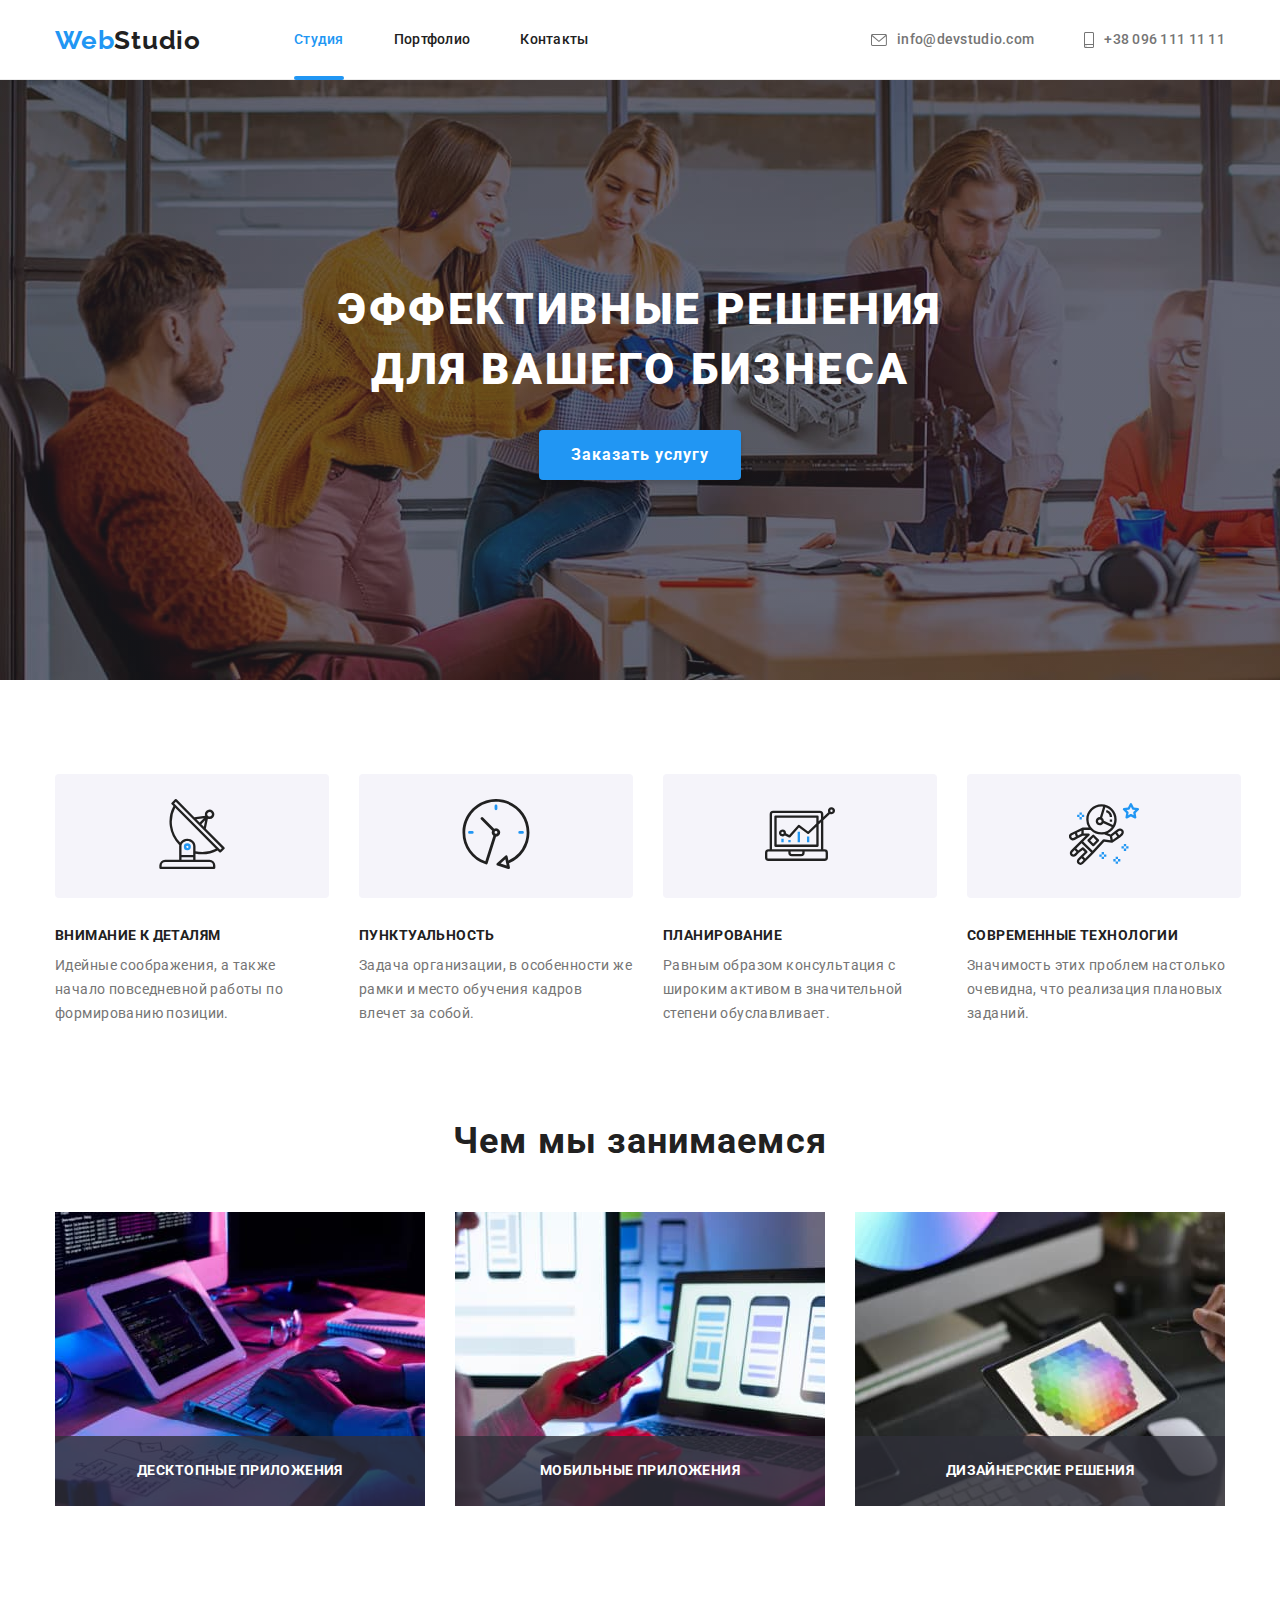
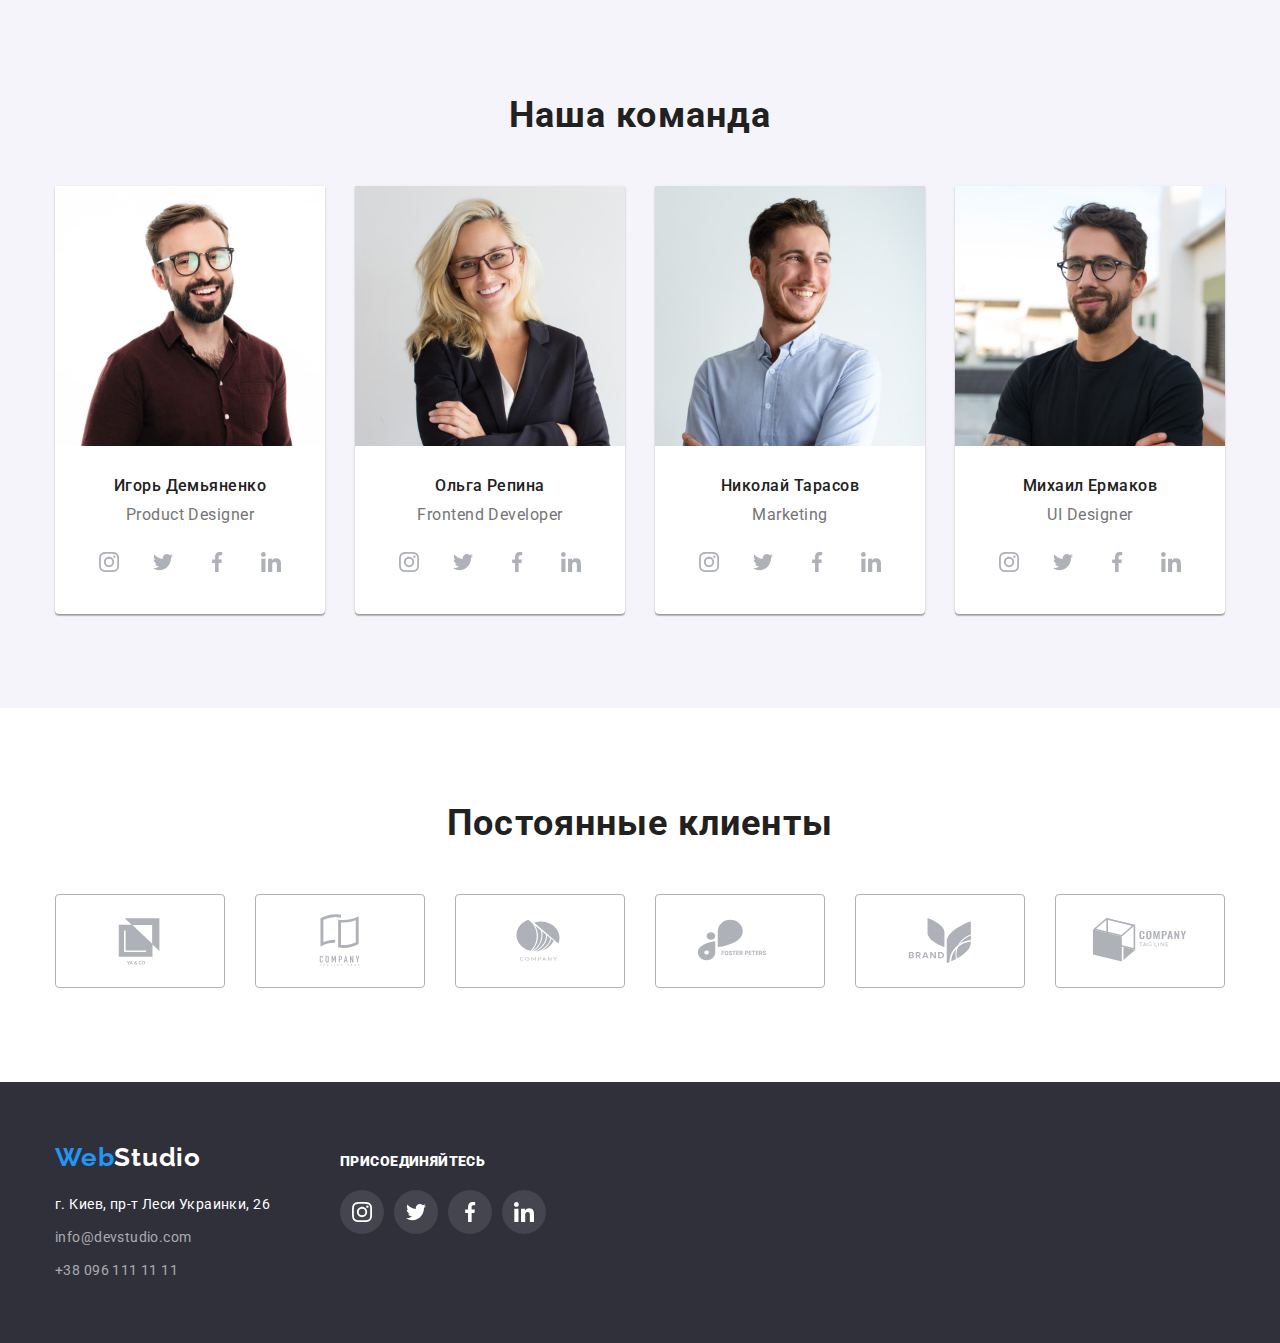
==== index.html @ fcfa957b "reg" ====
<!DOCTYPE html>
<html lang="ru">
  <head>
    <meta charset="UTF-8" />
    <meta http-equiv="X-UA-Compatible" content="IE=edge" />
    <meta name="viewport" content="width=device-width, initial-scale=1.0" />
    <link rel="preconnect" href="https://fonts.googleapis.com" />
    <link rel="preconnect" href="https://fonts.gstatic.com" crossorigin />
    <link
      href="https://fonts.googleapis.com/css2?family=Oleo+Script&family=Raleway:wght@700&family=Roboto:wght@400;500;700;900&display=swap"
      rel="stylesheet"
    />
    <title lang="en">WebStudio</title>
    <link
      rel="stylesheet"
      href="https://cdnjs.cloudflare.com/ajax/libs/modern-normalize/1.1.0/modern-normalize.min.css"
      integrity="sha512-wpPYUAdjBVSE4KJnH1VR1HeZfpl1ub8YT/NKx4PuQ5NmX2tKuGu6U/JRp5y+Y8XG2tV+wKQpNHVUX03MfMFn9Q=="
      crossorigin="anonymous"
      referrerpolicy="no-referrer"
    />
    <link rel="stylesheet" href="./css/styles.css" />
  </head>
  <body class="body">
    <header class="header">
      <div class="container">
        <!--Навигация-->
        <nav class="header-nav">
          <!--Логотип-->
          <a href="./" class="logo link" lang="en"><span class="logo-web">Web</span>Studio</a>
          <!-- Ссылки на страницы -->
          <ul class="header-lists lists">
            <li class="header-item">
              <a class="header-item-link link current" href="./">Студия</a>
            </li>
            <li class="header-item">
              <a class="header-item-link link" href="./portfolio.html">Портфолио</a>
            </li>
            <li class="header-item">
              <a class="header-item-link link" href="">Контакты</a>
            </li>
          </ul>
        </nav>
        <!--Контакты-->
        <ul class="header-contact-lists lists">
          <li class="header-contact-item">
            <a class="header-contact-link link" href="mailto:info@devstudio.com">
              <svg class="header-contact-pic" width="16" height="12">
                <use href="./images/icons.svg#icon-envelope"></use></svg
              >info@devstudio.com
            </a>
          </li>
          <li class="header-contact-item">
            <a class="header-contact-link link" href="tel:+380961111111">
              <svg class="header-contact-pic" width="10" height="16">
                <use href="./images/icons.svg#icon-smartphone"></use></svg
              >+38 096 111 11 11
            </a>
          </li>
        </ul>
      </div>
    </header>
    <main class="main">
      <!--Герой-->
      <section class="hero">
        <div class="container">
          <h1 class="hero-title">Эффективные решения<br />для вашего бизнеса</h1>
          <button class="hero-btn" type="button" data-modal-open>Заказать услугу</button>
        </div>
      </section>
      <!--Особенности работы-->
      <section class="work">
        <div class="container">
          <!--Заголовок будет скрыт-->
          <h2 class="work-main-title visually-hidden" aria-hidden="true" tabindex="-1">Особенности нашей работы</h2>
          <div class="work-div">
            <ul class="work-lists lists">
              <li class="work-item">
                <div class="work-icon">
                  <svg width="70" height="70">
                    <use href="./images/icons.svg#icon-antenna-1"></use>
                  </svg>
                </div>
                <h3 class="work-title">Внимание к деталям</h3>
                <p class="work-position">
                  Идейные соображения, а также начало повседневной работы по формированию позиции.
                </p>
              </li>
              <li class="work-item">
                <div class="work-icon">
                  <svg width="70" height="70">
                    <use href="./images/icons.svg#icon-clock-1"></use>
                  </svg>
                </div>
                <h3 class="work-title">Пунктуальность</h3>
                <p class="work-position">
                  Задача организации, в особенности же рамки и место обучения кадров влечет за собой.
                </p>
              </li>
              <li class="work-item">
                <div class="work-icon">
                  <svg width="70" height="70">
                    <use href="./images/icons.svg#icon-diagram-1"></use>
                  </svg>
                </div>
                <h3 class="work-title">Планирование</h3>
                <p class="work-position">
                  Равным образом консультация с широким активом в значительной степени обуславливает.
                </p>
              </li>
              <li class="work-item">
                <div class="work-icon">
                  <svg width="70" height="70">
                    <use href="./images/icons.svg#icon-astronaut-1"></use>
                  </svg>
                </div>
                <h3 class="work-title">Современные технологии</h3>
                <p class="work-position">
                  Значимость этих проблем настолько очевидна, что реализация плановых заданий.
                </p>
              </li>
            </ul>
          </div>
        </div>
      </section>
      <!--Чем мы занимаемся-->
      <section class="projects section">
        <div class="container">
          <h2 class="projects-title title">Чем мы занимаемся</h2>
          <ul class="projects-lists lists">
            <li class="projects-item">
              <a class="projects-link link" href="">
                <div class="projects-label">
                  <img
                    class="projects-photo"
                    src="./images/desktop.jpg"
                    alt="Десктопные приложения"
                    width="370"
                    height="294"
                  />
                  <p class="projects-label-text">Десктопные приложения</p>
                </div>
              </a>
            </li>
            <li class="projects-item">
              <a class="projects-link link" href="">
                <div class="projects-label">
                  <img
                    class="projects-photo"
                    src="./images/mobile.jpg"
                    alt="Мобильные приложения"
                    width="370"
                    height="294"
                  />
                  <p class="projects-label-text">Мобильные приложения</p>
                </div>
              </a>
            </li>
            <li class="projects-item">
              <a class="projects-link link" href="">
                <div class="projects-label">
                  <img
                    class="projects-photo"
                    src="./images/design.jpg"
                    alt="Дизайнерские решения"
                    width="370"
                    height="294"
                  />
                  <p class="projects-label-text">Дизайнерские решения</p>
                </div>
              </a>
            </li>
          </ul>
        </div>
      </section>
      <!--Наша команда-->
      <section class="team section">
        <div class="container">
          <h2 class="team-mean-title title">Наша команда</h2>
          <ul class="team-lists lists">
            <li class="team-item">
              <img class="team-photo" src="./images/demianenko.jpg" alt="Игорь Демьяненко" width="270" height="260" />
              <div class="team-div">
                <h3 class="team-title title">Игорь Демьяненко</h3>
                <p class="team-text" lang="en">Product Designer</p>
                <ul class="team-card-lists lists">
                  <li class="team-card-item">
                    <a class="team-card-link link" href="">
                      <svg class="team-card-icon" width="20" height="20">
                        <use href="./images/icons.svg#icon-instagram-2"></use>
                      </svg>
                    </a>
                  </li>
                  <li class="team-card-item">
                    <a class="team-card-link link" href="">
                      <svg class="team-card-icon" width="20" height="20">
                        <use href="./images/icons.svg#icon-twitter-1"></use>
                      </svg>
                    </a>
                  </li>
                  <li class="team-card-item">
                    <a class="team-card-link link" href="">
                      <svg class="team-card-icon" width="20" height="20">
                        <use href="./images/icons.svg#icon-facebook-1"></use>
                      </svg>
                    </a>
                  </li>
                  <li class="team-card-item">
                    <a class="team-card-link link" href="">
                      <svg class="team-card-icon" width="20" height="20">
                        <use href="./images/icons.svg#icon-linkedin-1"></use>
                      </svg>
                    </a>
                  </li>
                </ul>
              </div>
            </li>
            <li class="team-item">
              <img class="team-photo" src="./images/repina.jpg" alt="Ольга Репина" width="270" height="260" />
              <div class="team-div">
                <h3 class="team-title title">Ольга Репина</h3>
                <p class="team-text" lang="en">Frontend Developer</p>
                <ul class="team-card-lists lists">
                  <li class="team-card-item">
                    <a class="team-card-link link" href="">
                      <svg class="team-card-icon" width="20" height="20">
                        <use href="./images/icons.svg#icon-instagram-2"></use>
                      </svg>
                    </a>
                  </li>
                  <li class="team-card-item">
                    <a class="team-card-link link" href="">
                      <svg class="team-card-icon" width="20" height="20">
                        <use href="./images/icons.svg#icon-twitter-1"></use>
                      </svg>
                    </a>
                  </li>
                  <li class="team-card-item">
                    <a class="team-card-link link" href="">
                      <svg class="team-card-icon" width="20" height="20">
                        <use href="./images/icons.svg#icon-facebook-1"></use>
                      </svg>
                    </a>
                  </li>
                  <li class="team-card-item">
                    <a class="team-card-link link" href="">
                      <svg class="team-card-icon" width="20" height="20">
                        <use href="./images/icons.svg#icon-linkedin-1"></use>
                      </svg>
                    </a>
                  </li>
                </ul>
              </div>
            </li>
            <li class="team-item">
              <img class="team-photo" src="./images/tarasov.jpg" alt="Николай Тарасов" width="270" height="260" />
              <div class="team-div">
                <h3 class="team-title title">Николай Тарасов</h3>
                <p class="team-text" lang="en">Marketing</p>
                <ul class="team-card-lists lists">
                  <li class="team-card-item">
                    <a class="team-card-link link" href="">
                      <svg class="team-card-icon" width="20" height="20">
                        <use href="./images/icons.svg#icon-instagram-2"></use>
                      </svg>
                    </a>
                  </li>
                  <li class="team-card-item">
                    <a class="team-card-link link" href="">
                      <svg class="team-card-icon" width="20" height="20">
                        <use href="./images/icons.svg#icon-twitter-1"></use>
                      </svg>
                    </a>
                  </li>
                  <li class="team-card-item">
                    <a class="team-card-link link" href="">
                      <svg class="team-card-icon" width="20" height="20">
                        <use href="./images/icons.svg#icon-facebook-1"></use>
                      </svg>
                    </a>
                  </li>
                  <li class="team-card-item">
                    <a class="team-card-link link" href="">
                      <svg class="team-card-icon" width="20" height="20">
                        <use href="./images/icons.svg#icon-linkedin-1"></use>
                      </svg>
                    </a>
                  </li>
                </ul>
              </div>
            </li>
            <li class="team-item">
              <img class="team-photo" src="./images/ermakov.jpg" alt="Михаил Ермаков" width="270" height="260" />
              <div class="team-div">
                <h3 class="team-title title">Михаил Ермаков</h3>
                <p class="team-text" lang="en">UI Designer</p>
                <ul class="team-card-lists lists">
                  <li class="team-card-item">
                    <a class="team-card-link link" href="">
                      <svg class="team-card-icon" width="20" height="20">
                        <use href="./images/icons.svg#icon-instagram-2"></use>
                      </svg>
                    </a>
                  </li>
                  <li class="team-card-item">
                    <a class="team-card-link link" href="">
                      <svg class="team-card-icon" width="20" height="20">
                        <use href="./images/icons.svg#icon-twitter-1"></use>
                      </svg>
                    </a>
                  </li>
                  <li class="team-card-item">
                    <a class="team-card-link link" href="">
                      <svg class="team-card-icon" width="20" height="20">
                        <use href="./images/icons.svg#icon-facebook-1"></use>
                      </svg>
                    </a>
                  </li>
                  <li class="team-card-item">
                    <a class="team-card-link link" href="">
                      <svg class="team-card-icon" width="20" height="20">
                        <use href="./images/icons.svg#icon-linkedin-1"></use>
                      </svg>
                    </a>
                  </li>
                </ul>
              </div>
            </li>
          </ul>
        </div>
      </section>
      <section class="client section">
        <div class="container">
          <h2 class="client-title title">Постоянные клиенты</h2>
          <ul class="client-lists lists">
            <li class="client-item">
              <a class="client-link" href="">
                <svg class="client-icon" width="106" height="60">
                  <use href="./images/icons.svg#icon-client1"></use>
                </svg>
              </a>
            </li>
            <li class="client-item">
              <a class="client-link" href="">
                <svg class="client-icon" width="106" height="60">
                  <use href="./images/icons.svg#icon-client2"></use>
                </svg>
              </a>
            </li>
            <li class="client-item">
              <a class="client-link" href="">
                <svg class="client-icon" width="106" height="60">
                  <use href="./images/icons.svg#icon-client3"></use>
                </svg>
              </a>
            </li>
            <li class="client-item">
              <a class="client-link" href="">
                <svg class="client-icon" width="106" height="60">
                  <use href="./images/icons.svg#icon-client4"></use>
                </svg>
              </a>
            </li>
            <li class="client-item">
              <a class="client-link" href="">
                <svg class="client-icon" width="106" height="60">
                  <use href="./images/icons.svg#icon-client5"></use>
                </svg>
              </a>
            </li>
            <li class="client-item">
              <a class="client-link" href="">
                <svg class="client-icon" width="106" height="60">
                  <use href="./images/icons.svg#icon-client6"></use>
                </svg>
              </a>
            </li>
          </ul>
        </div>
      </section>
    </main>
    <footer class="footer">
      <div class="container">
        <div class="footer-address">
          <!--Логотип-->
          <a class="logo-bottom link" href="./" lang="en"><span class="logo-web">Web</span>Studio</a>
          <!--Адрес-->
          <address class="address">
            <p class="address-text">г. Киев, пр-т Леси Украинки, 26</p>
            <ul class="address-lists lists">
              <li class="address-item">
                <a class="address-link link" href="mailto:info@devstudio.com">info@devstudio.com</a>
              </li>
              <li class="address-item">
                <a class="address-link link" href="tel:+380961111111">+38 096 111 11 11</a>
              </li>
            </ul>
          </address>
        </div>
        <div class="footer-card">
          <p class="footer-card-title"><b>Присоединяйтесь</b></p>
          <ul class="footer-card-lists lists">
            <li class="footer-card-item">
              <a class="footer-card-link link" href="">
                <svg class="footer-card-icon" width="20" height="20">
                  <use href="./images/icons.svg#icon-instagram-2"></use>
                </svg>
              </a>
            </li>
            <li class="footer-card-item">
              <a class="footer-card-link link" href="">
                <svg class="footer-card-icon" width="20" height="20">
                  <use href="./images/icons.svg#icon-twitter-1"></use>
                </svg>
              </a>
            </li>
            <li class="footer-card-item">
              <a class="footer-card-link link" href="">
                <svg class="footer-card-icon" width="20" height="20">
                  <use href="./images/icons.svg#icon-facebook-1"></use>
                </svg>
              </a>
            </li>
            <li class="footer-card-item">
              <a class="footer-card-link link" href="">
                <svg class="footer-card-icon" width="20" height="20">
                  <use href="./images/icons.svg#icon-linkedin-1"></use>
                </svg>
              </a>
            </li>
          </ul>
        </div>
      </div>
    </footer>
    <div class="backdrop is-hidden" data-modal>
      <div class="modal">
        <button class="modal-btn" data-modal-close>
          <svg class="modal-icon" width="11" height="11">
            <use href="./images/icons.svg#icon-Vector"></use>
          </svg>
        </button>
      </div>
    </div>
    <script src="./js/modal.js"></script>
  </body>
</html>
---- css/styles.css ----
*,
*::before,
*::after {
  box-sizing: border-box;
}

/* -----Глобальные----- */

:root {
  --primary-text-color: #757575;
  --title-text-color: #212121;
  --accent-color: #2196f3;
  --primary-bg-color: #e5e5e5;
  --main-font: 'Roboto', sans-serif;
}

html {
  width: 100%;
}

body {
  width: 100%;
  font-family: var(--main-font);
  font-style: normal;
  color: var(--primary-text-color);
  margin: 0;
}

p,
h1,
h2,
h3,
h4,
h5,
h6 {
  margin: 0;
}

ul {
  margin: 0;
  padding-left: 0;
  list-style: none;
}

img {
  display: block;
  max-width: 100%;
}

.title {
  margin-bottom: 50px;
  font-size: 36px;
  line-height: 1.17;
  text-align: center;
  letter-spacing: 0.03em;
  color: var(--title-text-color);
}

.link {
  text-decoration: none;
  font-style: normal;
  color: inherit;
}

.lists {
  list-style: none;
}

.btn {
  font-family: var(--main-font);
  cursor: pointer;
}

.container {
  width: 1200px;
  margin-left: auto;
  margin-right: auto;
  padding-left: 15px;
  padding-right: 15px;
}

.section {
  padding: 94px 0;
}
/* -----Хедер----- */

.header {
  height: 80px;
  background-color: #ffffff;
  border-bottom: 1px solid #ececec;
}

.header .container {
  display: flex;
  justify-content: space-between;
  align-items: center;
}

/* -----Линки хедера----- */

/* .header-lists,
.header-contact-lists {
  display: inline-block;
  padding-top: 32px;
  padding-bottom: 32px;
} */

/* -----Блок навигации----- */

.header-nav {
  display: flex;
  align-items: center;
}

/* -----Логотип в хедере----- */

.logo {
  margin-right: 93px;
  margin-top: 25px;
  margin-bottom: 25px;
  font-family: 'Raleway';
  font-weight: 700;
  font-size: 26px;
  line-height: 1.19;
  letter-spacing: 0.03em;
  color: var(--title-text-color);
  transition: color 250ms cubic-bezier(0.4, 0, 0.2, 1);
}

.logo-web {
  color: var(--accent-color);
  transition: color 250ms cubic-bezier(0.4, 0, 0.2, 1);
}

.logo:hover,
.logo-web:hover {
  color: var(--accent-color);
}

.logo:focus,
.logo-web:focus {
  color: var(--accent-color);
}

.header-lists {
  display: flex;
  align-items: center;
  height: 100%;
}

.header-item {
  margin-right: 50px;
}

.header-item:last-child {
  margin-right: 0;
}

.header-item-link {
  position: relative;
  display: block;
  height: 100%;
  padding: 32px 0;
}

.header-lists,
.header-item-link {
  font-weight: 500;
  font-size: 14px;
  line-height: 1.14;
  letter-spacing: 0.02em;
  color: var(--title-text-color);
  transition: color 250ms cubic-bezier(0.4, 0, 0.2, 1);
}

.current {
  color: var(--accent-color);
}

.current::after {
  content: '';
  position: absolute;
  left: 0;
  bottom: 0;
  width: 100%;
  height: 4px;

  background-color: #2196f3;
  border-radius: 2px;
}

.header-item-link:hover,
.header-item-link:focus {
  color: var(--accent-color);
}

/* -----Контакты хедера----- */

.header-contact-lists {
  display: flex;
  margin-left: auto;
  align-items: center;
}

.header-contact-item:not(:first-child) {
  margin-left: 50px;
}

.header-contact-link {
  display: flex;
  padding: 32px 0;
  align-items: center;
  font-weight: 500;
  font-size: 14px;
  line-height: 1.14;
  letter-spacing: 0.02em;

  transition: color 250ms cubic-bezier(0.4, 0, 0.2, 1);
}

.header-contact-link:hover,
.header-contact-link:focus {
  color: var(--accent-color);
}

.header-contact-pic {
  fill: currentColor;
  margin-right: 10px;
}

/* -----Герой----- */
.hero {
  max-width: 1600px;
  height: 600px;
  background-image: linear-gradient(to right, rgba(47, 48, 58, 0.4), rgba(47, 48, 58, 0.4)),
    url('../images/hero-big.jpg');
  background-size: cover;
  padding-top: 200px;
  padding-bottom: 200px;
  margin-left: auto;
  margin-right: auto;
}

.hero-title {
  margin-bottom: 30px;
}

.hero-title {
  font-weight: 900;
  font-size: 44px;
  line-height: 1.36;
  text-align: center;
  letter-spacing: 0.06em;
  text-transform: uppercase;
  color: #ffffff;
}

.hero-btn {
  display: block;
  margin: 0 auto;
  padding: 10px 32px;
  border: none;
  border-radius: 4px;

  font-family: var(--main-font);
  font-style: normal;
  font-weight: 700;
  font-size: 16px;
  line-height: 1.88;
  align-items: center;
  text-align: center;
  letter-spacing: 0.06em;
  color: #ffffff;

  background-color: var(--accent-color);
  box-shadow: 0px 4px 4px rgba(0, 0, 0, 0.15);

  cursor: pointer;

  transition: background-color 250ms cubic-bezier(0.4, 0, 0.2, 1), box-shadow 250ms cubic-bezier(0.4, 0, 0.2, 1);
}

.hero-btn:hover,
.hero-btn:focus {
  background-color: #188ce8;
  box-shadow: 0px 4px 4px rgba(0, 0, 0, 0.15);
}

/* -----Особенности работы----- */

.work {
  padding-top: 94px;
  background-color: #ffffff;
}

.visually-hidden {
  position: absolute;
  white-space: nowrap;
  width: 1px;
  height: 1px;
  overflow: hidden;
  border: 0;
  padding: 0;
  clip: rect(0 0 0 0);
  clip-path: inset(50%);
  margin: -1px;
}

.work-lists {
  display: flex;
  gap: 30px;
}

.work-item {
  flex-basis: calc((100% - 90px) / 4);
}
.work-icon {
  padding: 25px 102px;
  margin-bottom: 30px;
  border-radius: 4px;
  background-color: #f5f4fa;
}

.work-title {
  margin-bottom: 10px;
  font-size: 14px;
  line-height: 1.14;
  letter-spacing: 0.03em;
  text-transform: uppercase;
  color: var(--title-text-color);
}
.work-position {
  font-size: 14px;
  line-height: 1.71;
  letter-spacing: 0.03em;
}

/* -----Чем мы занимаемся----- */

.projects {
  background-color: #ffffff;
  padding: 94px 0;
}

.projects-lists {
  display: flex;
  gap: 30px;
}

.projects-item {
  flex-basis: calc((100% - 60px) / 3);
}

.projects-label {
  position: relative;
}

.projects-label-text {
  position: absolute;
  bottom: 0;
  padding: 27px 0;

  width: 100%;

  background: rgba(47, 48, 58, 0.8);

  font-family: 'Roboto';
  font-style: normal;
  font-weight: 700;
  font-size: 14px;
  line-height: 1.14;
  text-align: center;
  letter-spacing: 0.03em;
  text-transform: uppercase;

  color: #ffffff;
}

/* -----Другой вариант сетки----- */

/* .projects-item:not(:last-child) {
  margin-right: 30px;
} */

/* -----Наша команда----- */

.team {
  padding: 94px 0;
  background-color: #f5f4fa;
}

.team-lists {
  display: flex;
  gap: 30px;
}

.team-item {
  flex-basis: calc((100% - 90px) / 4);
}

.team-item {
  box-shadow: 0px 1px 3px rgba(0, 0, 0, 0.12), 0px 1px 1px rgba(0, 0, 0, 0.14), 0px 2px 1px rgba(0, 0, 0, 0.2);
  border-radius: 0px 0px 4px 4px;

  background-color: #ffffff;
}

.team-div {
  padding: 30px 0;
}

.team-title {
  margin-bottom: 10px;

  font-weight: 500;
  font-size: 16px;
  line-height: 1.19;
  text-align: center;
  letter-spacing: 0.03em;
  color: var(--title-text-color);
}
.team-text {
  margin-bottom: 16px;

  font-size: 16px;
  line-height: 1.19;
  text-align: center;
  letter-spacing: 0.03em;
  color: var(--primary-text-color);
}

.team-card-lists {
  display: flex;
  align-items: center;
  justify-content: center;
}

.team-card-item:not(:last-child) {
  margin-right: 10px;
}

.team-card-link {
  display: inline-flex;
  justify-content: center;
  align-items: center;

  width: 44px;
  height: 44px;
  border-radius: 50%;

  color: #afb1b8;

  transition: background-color 250ms cubic-bezier(0.4, 0, 0.2, 1), color 250ms cubic-bezier(0.4, 0, 0.2, 1);
}

.team-card-link:hover,
.team-card-link:focus {
  background-color: #2196f3;
  color: #ffffff;
}

.team-card-icon {
  fill: currentColor;
}

/* -----Клиенты----- */

.client-lists {
  display: flex;
  gap: 30px;
}

.client-item {
  flex-basis: calc((100% - 150px) / 6);
}

.client-link {
  display: block;
  padding: 16px 0;
  border: 1px solid #afb1b8;
  border-radius: 4px;
  color: #afb1b8;
  transition: border 250ms cubic-bezier(0.4, 0, 0.2, 1), color 250ms cubic-bezier(0.4, 0, 0.2, 1);
}

.client-link:hover,
.client-link:focus {
  border: 1px solid #2196f3;
  border-radius: 4px;
  color: #2196f3;
}

.client-icon {
  display: block;
  margin: 0 auto;
  fill: currentColor;
}

/* -----Футер----- */

.footer {
  padding: 60px 0;
  background-color: #2f303a;
}

.footer .container {
  display: flex;
}

.logo-bottom {
  display: inline-block;
  margin-bottom: 20px;
  font-family: 'Raleway';
  font-weight: 700;
  font-size: 26px;
  line-height: 1.19;
  letter-spacing: 0.03em;
  color: #ffffff;

  transition: color 250ms cubic-bezier(0.4, 0, 0.2, 1);
}
.logo-bottom:hover,
.logo-web:hover,
.logo-bottom:focus,
.logo-web:focus {
  color: var(--accent-color);
}

/* -----Адрес----- */

.address-item {
  margin-top: 9px;
}

.address-text {
  font-style: normal;
  font-size: 14px;
  line-height: 1.71;
  letter-spacing: 0.03em;
  color: #ffffff;
}

.address-link {
  font-size: 14px;
  line-height: 1.71;
  letter-spacing: 0.03em;
  color: rgba(255, 255, 255, 0.6);
  transition: color 250ms cubic-bezier(0.4, 0, 0.2, 1);
}

.address-link:hover,
.address-link:focus {
  color: var(--accent-color);
}

/* -----Футер-соц.сети----- */

.footer-card {
  margin-left: 70px;
}

.footer-card-title {
  margin-top: 12px;
  margin-bottom: 20px;
  font-weight: 700;
  font-size: 14px;
  line-height: 1.14;
  letter-spacing: 0.03em;
  text-transform: uppercase;
  color: #ffffff;
}

.footer-card-lists {
  display: flex;
  align-items: center;
  justify-content: left;
}

.footer-card-item:not(:last-child) {
  margin-right: 10px;
}

.footer-card-link {
  display: inline-block;

  width: 44px;
  height: 44px;
  border-radius: 50%;
  padding: 12px;

  color: #ffffff;

  background-color: rgba(255, 255, 255, 0.1);
  transition: color 250ms cubic-bezier(0.4, 0, 0.2, 1), background-color 250ms cubic-bezier(0.4, 0, 0.2, 1);
}

.footer-card-link:hover,
.footer-card-link:focus {
  background-color: #2196f3;
  color: #ffffff;
}

.footer-card-icon {
  fill: currentColor;
}

/* -----Модальное окно----- */

.backdrop {
  position: fixed;
  left: 0px;
  top: 0px;

  width: 100%;
  height: 100%;

  background-color: rgba(0, 0, 0, 0.2);

  opacity: 1;
  transition: opacity 250ms cubic-bezier(0.4, 0, 0.2, 1);
}

.backdrop.is-hidden {
  /* visibility: hidden; */
  opacity: 0;
  pointer-events: none;
}

.backdrop.is-hidden .modal {
  opacity: 0;
  transform: scale(0) translate(-50%, -50%);
}

.modal {
  position: absolute;
  left: 50%;
  top: 50%;

  width: 528px;
  height: 581px;
  border-radius: 4px;

  box-shadow: 0px 2px 1px 0px rgba(0, 0, 0, 0.2), 0px 1px 1px 0px rgba(0, 0, 0, 0.14),
    0px 1px 3px 0px rgba(0, 0, 0, 0.12);
  background-color: #ffffff;

  opacity: 1;
  transform: scale(1) translate(-50%, -50%);
  transition: opacity 250ms cubic-bezier(0.4, 0, 0.2, 1), transform 250ms cubic-bezier(0.4, 0, 0.2, 1);
}

.modal-btn {
  position: absolute;
  right: 8px;
  top: 8px;

  display: flex;
  justify-content: center;
  align-items: center;

  width: 30px;
  height: 30px;
  border-radius: 50%;

  background-color: #ffffff;
  border: 1px solid rgba(0, 0, 0, 0.1);

  cursor: pointer;

  transition: background-color 250ms cubic-bezier(0.4, 0, 0.2, 1);
}

.modal-icon {
  display: block;
  margin: 0 auto;
  fill: currentColor;

  transition: color 250ms cubic-bezier(0.4, 0, 0.2, 1);
}

.modal-btn:hover,
.modal-btn:focus {
  background-color: #2196f3;
}

.modal-btn:hover .modal-icon,
.modal-btn:focus .modal-icon {
  color: #ffffff;
}

/* -----Портфолио----- */

.portfolio-main {
  background-color: #ffffff;
}

/* -----Портфолио кнопки----- */

.btn-lists {
  display: flex;
  justify-content: center;
  margin-bottom: 50px;
}

.btn-item + .btn-item {
  margin-left: 8px;
}

.btn {
  display: inline-block;
  padding: 6px 22px;
  border: none;
  border-radius: 4px;

  font-weight: 500;
  font-size: 16px;
  line-height: 1.62;
  text-align: center;
  letter-spacing: 0.03em;
  color: var(--title-text-color);

  background-color: #f5f4fa;

  transition: color 250ms cubic-bezier(0.4, 0, 0.2, 1), background-color 250ms cubic-bezier(0.4, 0, 0.2, 1),
    box-shadow 250ms cubic-bezier(0.4, 0, 0.2, 1);
}

.btn:hover,
.btn:focus {
  color: #ffffff;
  background-color: var(--accent-color);
  box-shadow: 0px 3px 1px rgba(0, 0, 0, 0.1), 0px 1px 2px rgba(0, 0, 0, 0.08), 0px 2px 2px rgba(0, 0, 0, 0.12);
  border-radius: 4px;
}

/* -----Портфолио карточки----- */

.portfolio-lists {
  display: flex;
  flex-wrap: wrap;
  gap: 30px;
}

.portfolio-item {
  flex-basis: calc((100% - 60px) / 3);
  /* margin-right: 30px;
  margin-bottom: 30px; */
  background-color: #ffffff;
}

/* -----Другой вариант сетки----- */

/* .portfolio-item:nth-child(3n) {
  margin-right: 0;
}

.portfolio-item:nth-child(n + 7) {
  margin-bottom: 0;
} */

/* .portfolio-item:hover,
.portfolio-item:focus {
  box-shadow: 0px 1px 1px rgba(0, 0, 0, 0.12), 0px 4px 4px rgba(0, 0, 0, 0.06), 1px 4px 6px rgba(0, 0, 0, 0.16);
} */

.portfolio-link {
  display: inline-block;
  transition: box-shadow 250ms cubic-bezier(0.4, 0, 0.2, 1);
}

.portfolio-link:hover,
.portfolio-link:focus,
.portfolio-link:hover .portfolio-photo-text,
.portfolio-link:focus .portfolio-photo-text {
  transform: translateY(0);
  transition: transform 250ms cubic-bezier(0.4, 0, 0.2, 1);
  box-shadow: 0px 1px 1px rgba(0, 0, 0, 0.12), 0px 4px 4px rgba(0, 0, 0, 0.06), 1px 4px 6px rgba(0, 0, 0, 0.16);
}

.portfolio-photo-task {
  position: relative;
  overflow: hidden;
}

.portfolio-photo-text {
  position: absolute;
  left: 0;
  top: 0;
  width: 100%;
  height: 100%;
  padding: 0 24px;

  display: flex;
  justify-content: center;
  align-items: center;

  transform: translateY(100%);
  transition: transform 250ms cubic-bezier(0.4, 0, 0.2, 1);

  font-weight: 400;
  font-size: 18px;
  line-height: 1.56;
  letter-spacing: 0.03em;
  color: #ffffff;

  background-color: rgba(33, 150, 243, 0.9);
}

.portfolio-desc {
  padding: 20px 24px;
  border-right: 1px solid #eeeeee;
  border-bottom: 1px solid #eeeeee;
  border-left: 1px solid #eeeeee;
}

.portfolio-title {
  margin-bottom: 4px;
  font-size: 18px;
  line-height: 2;
  letter-spacing: 0.06em;
  color: var(--title-text-color);
}

.portfolio-text {
  font-size: 16px;
  line-height: 1.88;
  color: var(--primary-text-color);
}
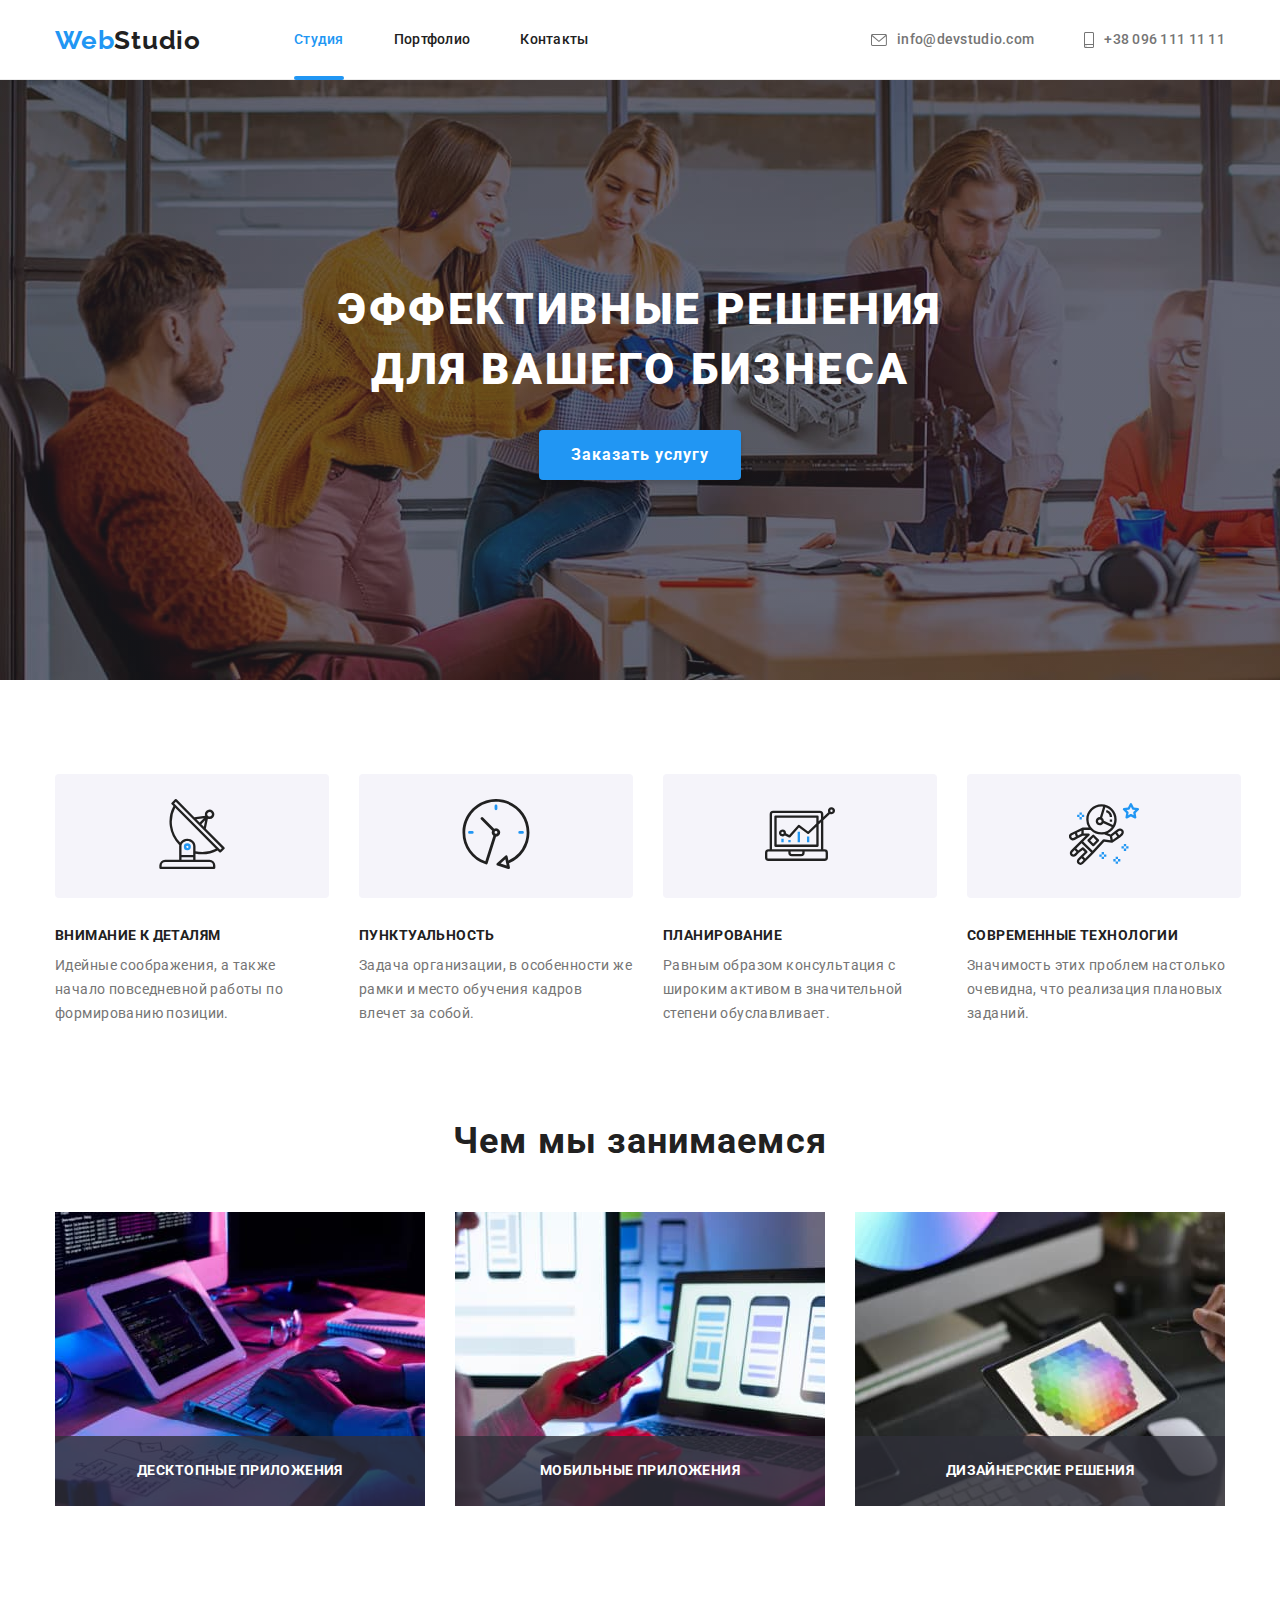
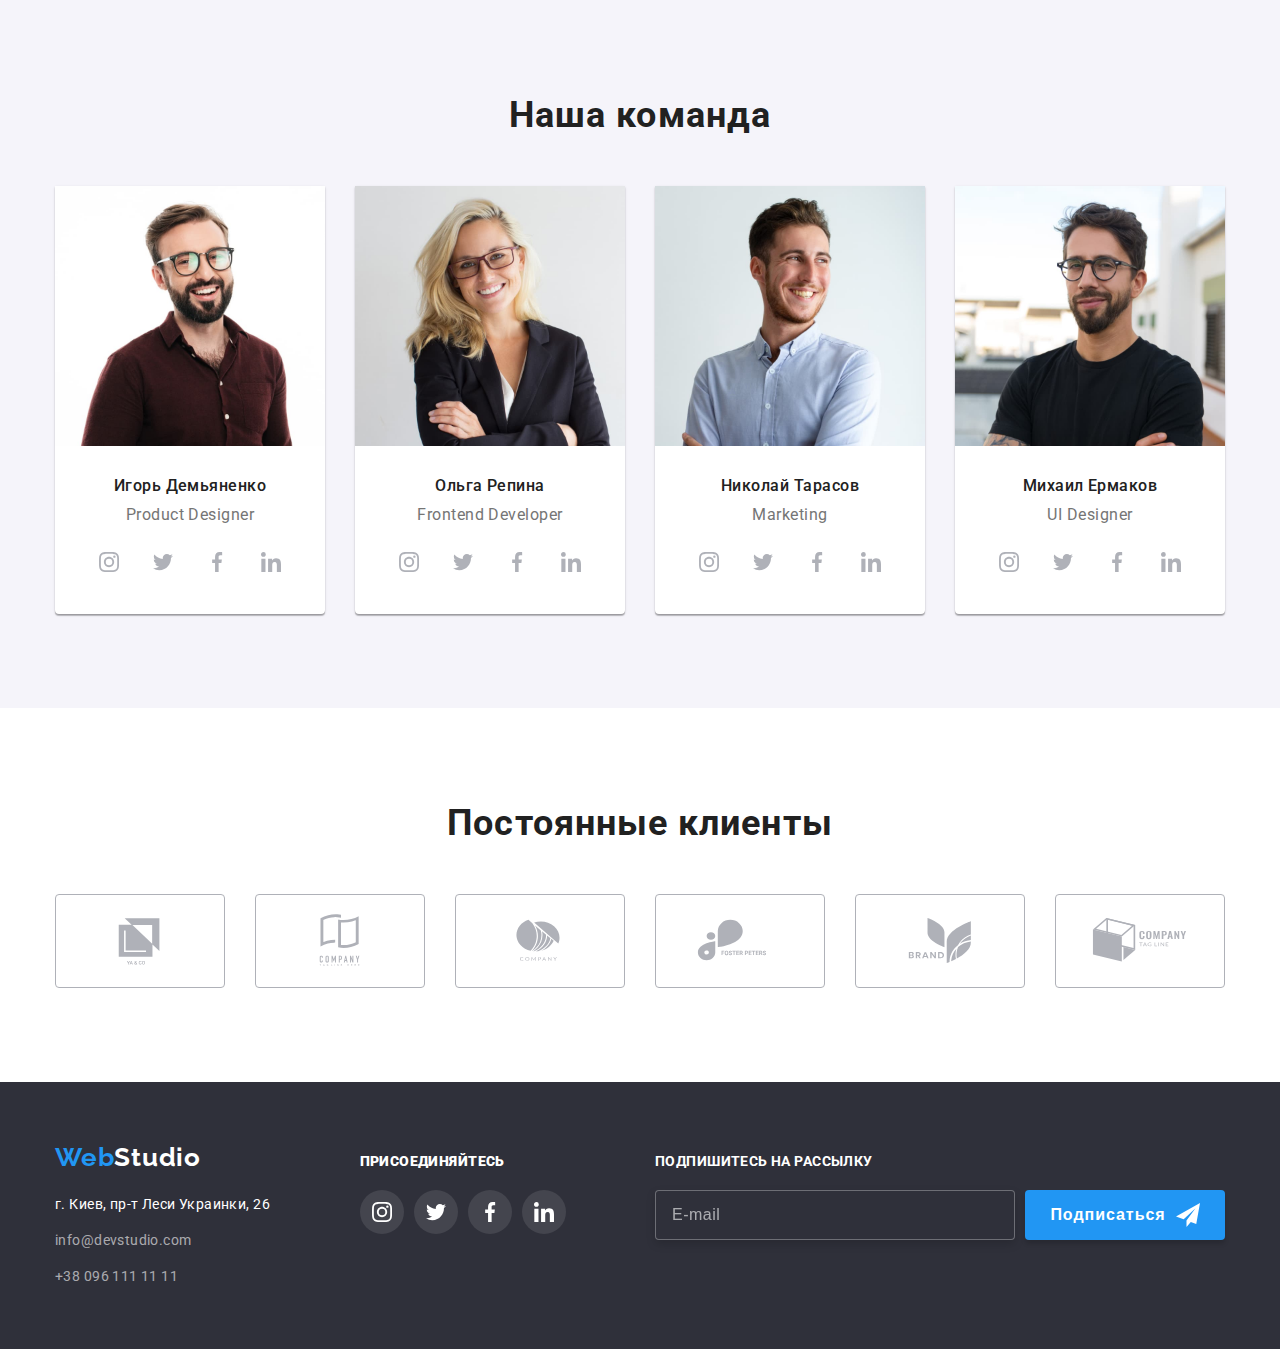
==== commit fdb0153e: "hw6 all" ====
--- a/index.html
+++ b/index.html
@@ -429,11 +429,91 @@
             </li>
           </ul>
         </div>
+        <!-- Форма футера -->
+        <div class="footer-form-wrapper">
+          <p class="footer-form-title">Подпишитесь на рассылку</p>
+          <form class="footer-form-main">
+            <label class="footer-form-label" for="" method="post">
+              <input class="footer-input-mail" type="email" name="email" id="mail-footer" placeholder="E-mail" />
+            </label>
+            <button class="footer-form-btn" type="submit">
+              <span class="footer-btn-text">Подписаться</span>
+              <svg class="footer-btn-icon" width="24" height="24">
+                <use href="./images/icons.svg#icon-icon-send"></use>
+              </svg>
+            </button>
+          </form>
+        </div>
       </div>
     </footer>
+    <!-- Модальное окно -->
     <div class="backdrop is-hidden" data-modal>
       <div class="modal">
-        <button class="modal-btn" data-modal-close>
+        <p class="modal-main-title">Оставьте свои данные, мы вам перезвоним</p>
+        <!-- Форма модального окна -->
+        <form class="modal-form" name="modal-form" method="post" autocomplete="off" novalidate>
+          <div class="modal-form-wrapper">
+            <label for="name-form" class="modal-form-text"> Имя </label>
+            <div class="modal-input-icon">
+              <input type="text" name="username" id="name-form" autofocus placeholder=" " />
+              <svg class="modal-form-icon" width="18" height="18">
+                <use href="./images/icons.svg#icon-person-black"></use>
+              </svg>
+            </div>
+          </div>
+          <div class="modal-form-wrapper">
+            <label for="phone-form" class="modal-form-text"> Телефон </label>
+            <div class="modal-input-icon">
+              <input type="tel" name="phone-number" id="phone-form" placeholder=" " />
+              <svg class="modal-form-icon" width="18" height="18">
+                <use href="./images/icons.svg#icon-phone-black"></use>
+              </svg>
+            </div>
+          </div>
+          <div class="modal-form-wrapper">
+            <label for="mail-form" class="modal-form-text"> Почта </label>
+            <div class="modal-input-icon">
+              <input type="email" name="email" id="mail-form" placeholder=" " />
+              <svg class="modal-form-icon" width="18" height="18">
+                <use href="./images/icons.svg#icon-email-black"></use>
+              </svg>
+            </div>
+          </div>
+          <!-- Оставьте комментарии -->
+          <div class="modal-form-wrapper">
+            <label class="modal-form-text" for="text-form"> Комментарий </label>
+            <textarea
+              class="modal-form-area"
+              name="comment"
+              cols="30"
+              rows="10"
+              id="text-form"
+              placeholder="Введите текст"
+            ></textarea>
+          </div>
+          <!-- Кастомный чекбокс в форме модального окна -->
+          <div class="modal-form-box">
+            <label for="box-form" class="form-box-text">
+              <input class="visually-hidden form-checkbox" type="checkbox" name="box" id="box-form" />
+              <span class="modal-form-checkbox">
+                <svg class="form-check-icon" width="16" height="15">
+                  <use href="./images/icons.svg#icon-icon-check"></use>
+                </svg>
+              </span>
+              <span class="modal-form-nocheckbox">
+                <svg class="form-nocheck-icon" width="16" height="15">
+                  <use href="./images/icons.svg#icon-icon-nocheck"></use>
+                </svg>
+              </span>
+              Соглашаюсь с рассылкой и принимаю&nbsp;
+              <a class="form-link link" href=""><span class="form-link-text">Условия договора</span></a>
+            </label>
+          </div>
+          <!-- Кнопка отправки данных формы -->
+          <button class="btn-modal-submit" type="submit" value="Отправить">Отправить</button>
+        </form>
+        <!-- Кнопка закрытия модального окна -->
+        <button class="modal-btn" type="button" data-modal-close>
           <svg class="modal-icon" width="11" height="11">
             <use href="./images/icons.svg#icon-Vector"></use>
           </svg>
--- a/css/styles.css
+++ b/css/styles.css
@@ -505,6 +505,7 @@
 
 .footer .container {
   display: flex;
+  justify-content: space-between;
 }
 
 .logo-bottom {
@@ -529,7 +530,7 @@
 /* -----Адрес----- */
 
 .address-item {
-  margin-top: 9px;
+  margin-top: 12px;
 }
 
 .address-text {
@@ -556,7 +557,7 @@
 /* -----Футер-соц.сети----- */
 
 .footer-card {
-  margin-left: 70px;
+  /* margin-left: 90px; */
 }
 
 .footer-card-title {
@@ -604,6 +605,86 @@
   fill: currentColor;
 }
 
+/* -----Форма футера----- */
+
+.footer-form-wrapper {
+}
+
+.footer-form-title {
+  margin-top: 12px;
+  margin-bottom: 20px;
+  font-weight: 700;
+  font-size: 14px;
+  line-height: 1.14;
+  letter-spacing: 0.03em;
+  text-transform: uppercase;
+
+  color: #ffffff;
+}
+.footer-form-main {
+  display: flex;
+  justify-content: center;
+  align-items: center;
+}
+.footer-form-label {
+}
+.footer-input-mail {
+  width: 360px;
+  height: 50px;
+  padding: 15px 16px;
+  border: 1px solid rgba(255, 255, 255, 0.3);
+  filter: drop-shadow(0px 4px 4px rgba(0, 0, 0, 0.15));
+  border-radius: 4px;
+  outline: none;
+  background-color: #2f303a;
+  color: #ffffff;
+}
+
+.footer-input-mail::placeholder {
+  align-items: center;
+  font-weight: 400;
+  font-size: 16px;
+  line-height: 1.25;
+  display: flex;
+  letter-spacing: 0.03em;
+
+  color: rgba(255, 255, 255, 0.6);
+}
+
+.footer-form-btn {
+  display: flex;
+  justify-content: center;
+  align-items: center;
+  width: 200px;
+  height: 50px;
+  margin-left: 10px;
+
+  background: #2196f3;
+  box-shadow: 0px 4px 4px rgba(0, 0, 0, 0.15);
+  border: none;
+  border-radius: 4px;
+
+  outline: none;
+
+  transition: background-color 250ms cubic-bezier(0.4, 0, 0.2, 1);
+}
+
+.footer-form-btn:hover,
+.footer-form-btn:focus {
+  background-color: #188ce8;
+}
+
+.footer-btn-text {
+  margin-right: 10px;
+  letter-spacing: 0.06em;
+  font-weight: 700;
+  font-size: 16px;
+  line-height: 1.88;
+  color: #ffffff;
+}
+.footer-btn-icon {
+}
+
 /* -----Модальное окно----- */
 
 .backdrop {
@@ -639,6 +720,7 @@
   width: 528px;
   height: 581px;
   border-radius: 4px;
+  padding: 40px;
 
   box-shadow: 0px 2px 1px 0px rgba(0, 0, 0, 0.2), 0px 1px 1px 0px rgba(0, 0, 0, 0.14),
     0px 1px 3px 0px rgba(0, 0, 0, 0.12);
@@ -648,6 +730,204 @@
   transform: scale(1) translate(-50%, -50%);
   transition: opacity 250ms cubic-bezier(0.4, 0, 0.2, 1), transform 250ms cubic-bezier(0.4, 0, 0.2, 1);
 }
+
+/* -----Форма модального окна----- */
+
+.modal-form {
+  width: 100%;
+}
+
+.modal-main-title {
+  margin-bottom: 12px;
+
+  font-family: 'Roboto';
+  font-style: normal;
+  font-weight: 700;
+  font-size: 20px;
+  line-height: 23px;
+  text-align: center;
+  letter-spacing: 0.03em;
+
+  color: #212121;
+}
+
+/*----- Поля формы -----*/
+
+.modal-form-wrapper {
+  display: flex;
+  flex-direction: column;
+}
+
+.modal-form-wrapper:not(:nth-child(4)) {
+  margin-bottom: 10px;
+}
+
+.modal-form-wrapper input {
+  height: 40px;
+  width: 100%;
+  padding-left: 42px;
+
+  border: 1px solid rgba(33, 33, 33, 0.2);
+  border-radius: 4px;
+  outline: none;
+  transition: border 250ms cubic-bezier(0.4, 0, 0.2, 1);
+}
+
+.modal-form-wrapper input:focus {
+  border: 1px solid #2196f3;
+  border-radius: 4px;
+}
+
+input:focus + .modal-form-icon {
+  fill: #2196f3;
+}
+
+.modal-form-wrapper textarea:focus {
+  border: 1px solid #2196f3;
+  border-radius: 4px;
+}
+
+.modal-form-text {
+  margin-bottom: 4px;
+
+  font-family: 'Roboto';
+  font-style: normal;
+  font-weight: 400;
+  font-size: 12px;
+  line-height: 1.17;
+  letter-spacing: 0.01em;
+
+  color: #757575;
+}
+
+.modal-form-text + textarea {
+  outline: none;
+}
+
+.modal-input-icon {
+  position: relative;
+  display: flex;
+}
+
+.modal-form-icon {
+  position: absolute;
+  left: 12px;
+  top: 50%;
+  transform: translateY(-50%);
+  fill: currentColor;
+  transition: fill 250ms cubic-bezier(0.4, 0, 0.2, 1);
+}
+
+/*----- Форма для комментария -----*/
+
+.modal-form-area {
+  height: 120px;
+  padding: 12px 16px;
+  resize: none;
+  border: 1px solid rgba(33, 33, 33, 0.2);
+  border-radius: 4px;
+  transition: border 250ms cubic-bezier(0.4, 0, 0.2, 1);
+}
+
+.modal-form-area::placeholder {
+  font-weight: 400;
+  font-size: 12px;
+  line-height: 1.17;
+  letter-spacing: 0.01em;
+
+  color: rgba(117, 117, 117, 0.5);
+}
+
+/* -----custom checkbox----- */
+
+.modal-form-box {
+  margin-top: 20px;
+  margin-bottom: 30px;
+  display: flex;
+  align-items: center;
+  justify-content: center;
+}
+
+.form-box-text {
+  display: flex;
+  align-items: center;
+  justify-content: center;
+  font-weight: 400;
+  font-size: 14px;
+  line-height: 1.71;
+  letter-spacing: 0.03em;
+
+  color: #757575;
+}
+
+.modal-form-checkbox {
+  display: none;
+  /* display: inline-flex;
+  align-items: center;
+  justify-content: center;
+  margin-right: 7px; */
+}
+
+.modal-form-nocheckbox {
+  display: inline-flex;
+  align-items: center;
+  justify-content: center;
+  margin-right: 7px;
+  border: none;
+}
+
+.form-checkbox:checked ~ .modal-form-nocheckbox {
+  display: none;
+}
+
+.form-checkbox:checked ~ .modal-form-checkbox {
+  display: inline-flex;
+  align-items: center;
+  justify-content: center;
+  margin-right: 7px;
+  border: none;
+}
+
+.form-link-text {
+  font-weight: 400;
+  font-size: 14px;
+  line-height: 1.71;
+  letter-spacing: 0.03em;
+  text-decoration-line: underline;
+  color: #2196f3;
+}
+
+/*----- Кнопка отправки данных формы -----*/
+
+.btn-modal-submit {
+  display: flex;
+  align-items: center;
+  text-align: center;
+  padding: 10px 55px;
+  margin: 0 auto;
+
+  font-weight: 700;
+  font-size: 16px;
+  line-height: 1.88;
+  letter-spacing: 0.06em;
+
+  box-shadow: 0px 4px 4px rgba(0, 0, 0, 0.15);
+  border-radius: 4px;
+  border: none;
+  color: #ffffff;
+  background-color: #2196f3;
+
+  transition: background-color 250ms cubic-bezier(0.4, 0, 0.2, 1);
+}
+
+.btn-modal-submit:hover,
+.btn-modal-submit:focus {
+  background-color: #188ce8;
+  box-shadow: 0px 4px 4px rgba(0, 0, 0, 0.15);
+  border-radius: 4px;
+}
+
+/* -----Кнопка закрытия модального окна----- */
 
 .modal-btn {
   position: absolute;
@@ -680,12 +960,13 @@
 
 .modal-btn:hover,
 .modal-btn:focus {
-  background-color: #2196f3;
+  background: #ffffff;
+  border: 1px solid rgba(0, 0, 0, 0.1);
 }
 
 .modal-btn:hover .modal-icon,
 .modal-btn:focus .modal-icon {
-  color: #ffffff;
+  color: #2196f3;
 }
 
 /* -----Портфолио----- */
